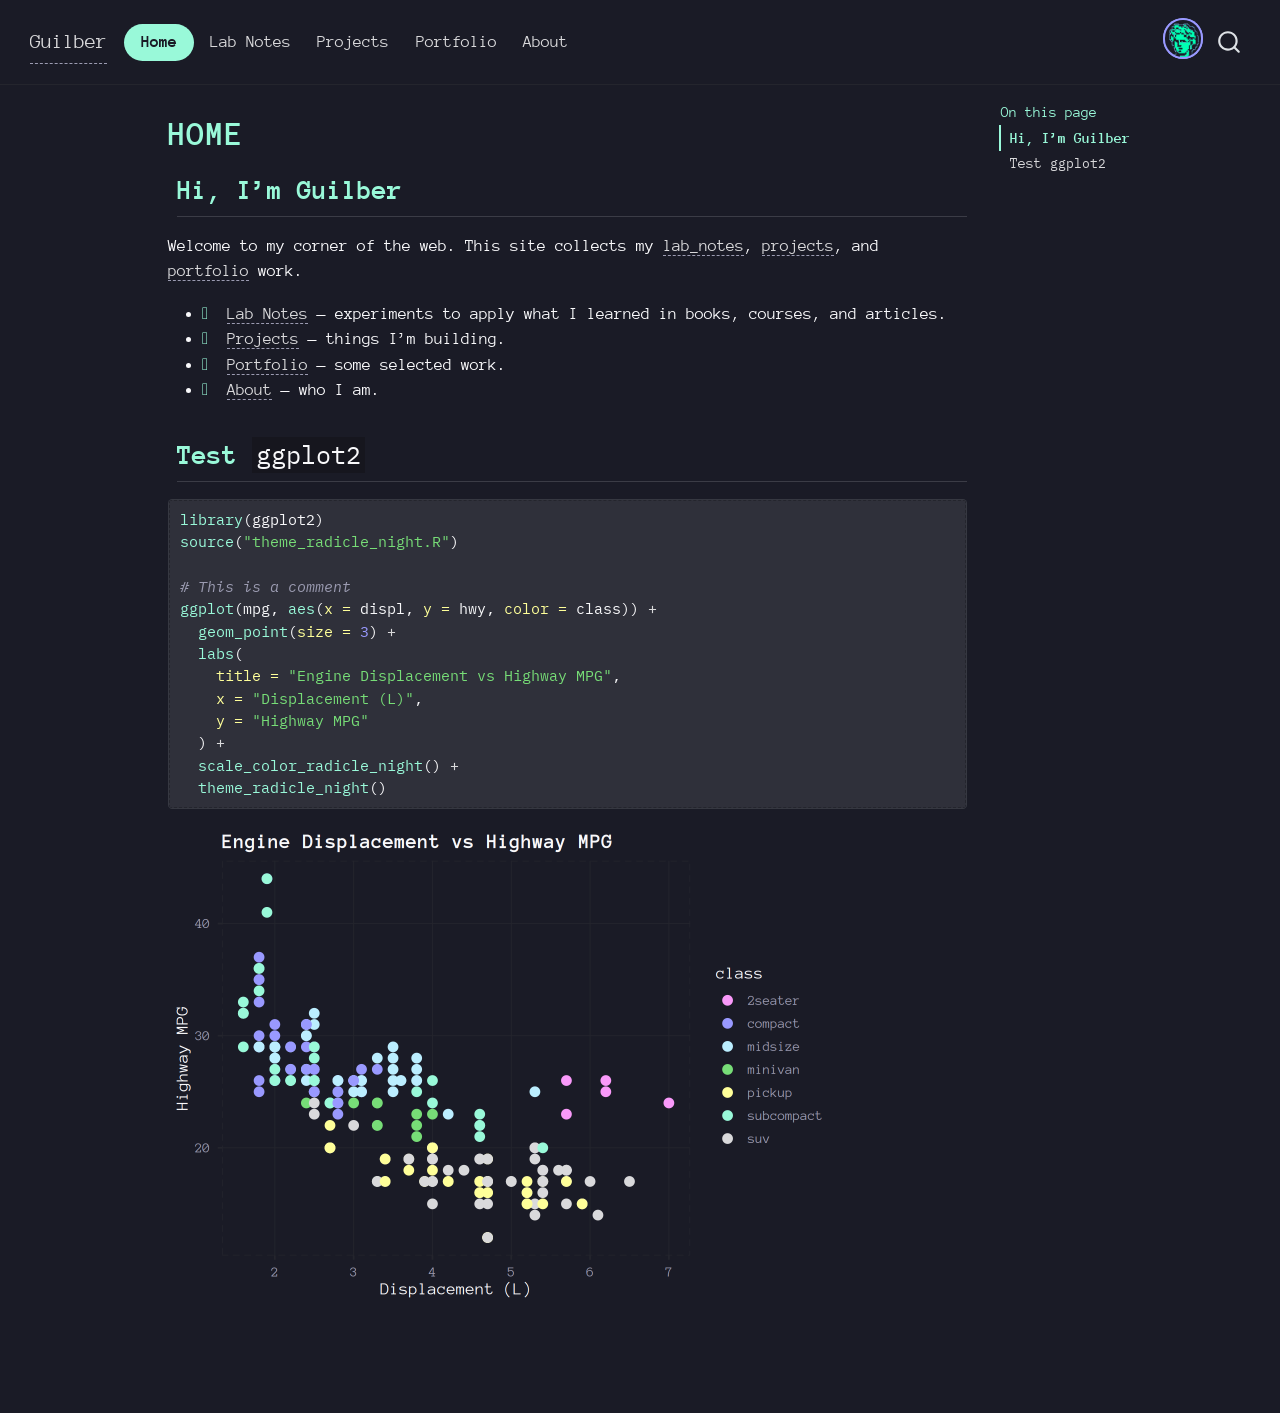
==== index.html @ 796ddfd0 "Built site for gh-pages" ====
<!DOCTYPE html>
<html xmlns="http://www.w3.org/1999/xhtml" lang="en" xml:lang="en"><head>

<meta charset="utf-8">
<meta name="generator" content="quarto-1.9.38">

<meta name="viewport" content="width=device-width, initial-scale=1.0, user-scalable=yes">


<title>Home – Guilber</title>
<style>
/* Default styles provided by pandoc.
** See https://pandoc.org/MANUAL.html#variables-for-html for config info.
*/
code{white-space: pre-wrap;}
span.smallcaps{font-variant: small-caps;}
div.columns{display: flex; gap: min(4vw, 1.5em);}
div.column{flex: auto; overflow-x: auto;}
div.hanging-indent{margin-left: 1.5em; text-indent: -1.5em;}
ul.task-list{list-style: none;}
ul.task-list li input[type="checkbox"] {
  width: 0.8em;
  margin: 0 0.8em 0.2em -1em; /* quarto-specific, see https://github.com/quarto-dev/quarto-cli/issues/4556 */ 
  vertical-align: middle;
}
/* CSS for syntax highlighting */
html { -webkit-text-size-adjust: 100%; }
pre > code.sourceCode { white-space: pre; position: relative; }
pre > code.sourceCode > span { display: inline-block; line-height: 1.25; }
pre > code.sourceCode > span:empty { height: 1.2em; }
.sourceCode { overflow: visible; }
code.sourceCode > span { color: inherit; text-decoration: inherit; }
div.sourceCode { margin: 1em 0; }
pre.sourceCode { margin: 0; }
@media screen {
div.sourceCode { overflow: auto; }
}
@media print {
pre > code.sourceCode { white-space: pre-wrap; }
pre > code.sourceCode > span { text-indent: -5em; padding-left: 5em; }
}
pre.numberSource code
  { counter-reset: source-line 0; }
pre.numberSource code > span
  { position: relative; left: -4em; counter-increment: source-line; }
pre.numberSource code > span > a:first-child::before
  { content: counter(source-line);
    position: relative; left: -1em; text-align: right; vertical-align: baseline;
    border: none; display: inline-block;
    -webkit-touch-callout: none; -webkit-user-select: none;
    -khtml-user-select: none; -moz-user-select: none;
    -ms-user-select: none; user-select: none;
    padding: 0 4px; width: 4em;
  }
pre.numberSource { margin-left: 3em;  padding-left: 4px; }
div.sourceCode
  {   }
@media screen {
pre > code.sourceCode > span > a:first-child::before { text-decoration: underline; }
}
</style>


<script src="site_libs/quarto-nav/quarto-nav.js"></script>
<script src="site_libs/quarto-nav/headroom.min.js"></script>
<script src="site_libs/clipboard/clipboard.min.js"></script>
<script src="site_libs/quarto-search/autocomplete.umd.js"></script>
<script src="site_libs/quarto-search/fuse.min.js"></script>
<script src="site_libs/quarto-search/quarto-search.js"></script>
<meta name="quarto:offset" content="./">
<script src="site_libs/quarto-html/quarto.js" type="module"></script>
<script src="site_libs/quarto-html/tabsets/tabsets.js" type="module"></script>
<script src="site_libs/quarto-html/popper.min.js"></script>
<script src="site_libs/quarto-html/tippy.umd.min.js"></script>
<script src="site_libs/quarto-html/anchor.min.js"></script>
<link href="site_libs/quarto-html/tippy.css" rel="stylesheet">
<link href="site_libs/quarto-html/quarto-syntax-highlighting-dark-917e33fef9f22345ae8a730791d0194a.css" rel="stylesheet" id="quarto-text-highlighting-styles">
<script src="site_libs/bootstrap/bootstrap.min.js"></script>
<link href="site_libs/bootstrap/bootstrap-icons.css" rel="stylesheet">
<link href="site_libs/bootstrap/bootstrap-5b3953e4fb678a9b8e52e5b483585f9a.min.css" rel="stylesheet" append-hash="true" id="quarto-bootstrap" data-mode="dark">
<script id="quarto-search-options" type="application/json">{
  "location": "navbar",
  "copy-button": false,
  "collapse-after": 3,
  "panel-placement": "end",
  "type": "overlay",
  "limit": 50,
  "keyboard-shortcut": [
    "f",
    "/",
    "s"
  ],
  "show-item-context": false,
  "language": {
    "search-no-results-text": "No results",
    "search-matching-documents-text": "matching documents",
    "search-copy-link-title": "Copy link to search",
    "search-hide-matches-text": "Hide additional matches",
    "search-more-match-text": "more match in this document",
    "search-more-matches-text": "more matches in this document",
    "search-clear-button-title": "Clear",
    "search-text-placeholder": "",
    "search-detached-cancel-button-title": "Cancel",
    "search-submit-button-title": "Submit",
    "search-label": "Search"
  }
}</script>


<link rel="stylesheet" href="styles.css">
</head>

<body class="nav-fixed quarto-light">

<div id="quarto-search-results"></div>
  <header id="quarto-header" class="headroom fixed-top">
    <nav class="navbar navbar-expand-lg " data-bs-theme="dark">
      <div class="navbar-container container-fluid">
      <div class="navbar-brand-container mx-auto">
    <a class="navbar-brand" href="./index.html">
    <span class="navbar-title">Guilber</span>
    </a>
  </div>
            <div id="quarto-search" class="" title="Search"></div>
          <button class="navbar-toggler" type="button" data-bs-toggle="collapse" data-bs-target="#navbarCollapse" aria-controls="navbarCollapse" role="menu" aria-expanded="false" aria-label="Toggle navigation" onclick="if (window.quartoToggleHeadroom) { window.quartoToggleHeadroom(); }">
  <span class="navbar-toggler-icon"></span>
</button>
          <div class="collapse navbar-collapse" id="navbarCollapse">
            <ul class="navbar-nav navbar-nav-scroll me-auto">
  <li class="nav-item">
    <a class="nav-link active" href="./index.html" aria-current="page"> 
<span class="menu-text">Home</span></a>
  </li>  
  <li class="nav-item">
    <a class="nav-link" href="./lab_notes/index.html"> 
<span class="menu-text">Lab Notes</span></a>
  </li>  
  <li class="nav-item">
    <a class="nav-link" href="./projects.html"> 
<span class="menu-text">Projects</span></a>
  </li>  
  <li class="nav-item">
    <a class="nav-link" href="./portfolio.html"> 
<span class="menu-text">Portfolio</span></a>
  </li>  
  <li class="nav-item">
    <a class="nav-link" href="./about.html"> 
<span class="menu-text">About</span></a>
  </li>  
</ul>
            <ul class="navbar-nav navbar-nav-scroll ms-auto">
  <li class="nav-item">
    <a class="nav-link" href="https://github.com/guilber-c"> 
<span class="menu-text"><img src="./images/github-avatar.png" class="navbar-avatar" alt="GitHub"></span></a>
  </li>  
</ul>
          </div> <!-- /navcollapse -->
            <div class="quarto-navbar-tools">
</div>
      </div> <!-- /container-fluid -->
    </nav>
</header>
<!-- content -->
<div id="quarto-content" class="quarto-container page-columns page-rows-contents page-layout-article page-navbar">
<!-- sidebar -->
<!-- margin-sidebar -->
    <div id="quarto-margin-sidebar" class="sidebar margin-sidebar">
        <nav id="TOC" role="doc-toc" class="toc-active">
    <h2 id="toc-title">On this page</h2>
   
  <ul>
  <li><a href="#hi-im-guilber" id="toc-hi-im-guilber" class="nav-link active" data-scroll-target="#hi-im-guilber">Hi, I’m Guilber</a></li>
  <li><a href="#test-ggplot2" id="toc-test-ggplot2" class="nav-link" data-scroll-target="#test-ggplot2">Test <code>ggplot2</code></a></li>
  </ul>
</nav>
    </div>
<!-- main -->
<main class="content" id="quarto-document-content">

<header id="title-block-header" class="quarto-title-block default">
<div class="quarto-title">
<h1 class="title">Home</h1>
</div>



<div class="quarto-title-meta">

    
  
    
  </div>
  


</header>


<section id="hi-im-guilber" class="level2">
<h2 class="anchored" data-anchor-id="hi-im-guilber">Hi, I’m Guilber</h2>
<p>Welcome to my corner of the web. This site collects my <a href="./lab_notes/index.html">lab_notes</a>, <a href="./projects.html">projects</a>, and <a href="./portfolio.html">portfolio</a> work.</p>
<ul>
<li><span class="nf"></span> <strong><a href="./lab_notes/index.html">Lab Notes</a></strong> — experiments to apply what I learned in books, courses, and articles.</li>
<li><span class="nf"></span> <strong><a href="./projects.html">Projects</a></strong> — things I’m building.</li>
<li><span class="nf">󰀻</span> <strong><a href="./portfolio.html">Portfolio</a></strong> — some selected work.</li>
<li><span class="nf">󰯾</span> <strong><a href="./about.html">About</a></strong> — who I am.</li>
</ul>
</section>
<section id="test-ggplot2" class="level2">
<h2 class="anchored" data-anchor-id="test-ggplot2">Test <code>ggplot2</code></h2>
<div class="cell">
<div class="code-copy-outer-scaffold"><div class="sourceCode cell-code" id="cb1"><pre class="sourceCode r code-with-copy"><code class="sourceCode r"><span id="cb1-1"><a href="#cb1-1" aria-hidden="true" tabindex="-1"></a><span class="fu">library</span>(ggplot2)</span>
<span id="cb1-2"><a href="#cb1-2" aria-hidden="true" tabindex="-1"></a><span class="fu">source</span>(<span class="st">"theme_radicle_night.R"</span>)</span>
<span id="cb1-3"><a href="#cb1-3" aria-hidden="true" tabindex="-1"></a></span>
<span id="cb1-4"><a href="#cb1-4" aria-hidden="true" tabindex="-1"></a><span class="co"># This is a comment</span></span>
<span id="cb1-5"><a href="#cb1-5" aria-hidden="true" tabindex="-1"></a><span class="fu">ggplot</span>(mpg, <span class="fu">aes</span>(<span class="at">x =</span> displ, <span class="at">y =</span> hwy, <span class="at">color =</span> class)) <span class="sc">+</span></span>
<span id="cb1-6"><a href="#cb1-6" aria-hidden="true" tabindex="-1"></a>  <span class="fu">geom_point</span>(<span class="at">size =</span> <span class="dv">3</span>) <span class="sc">+</span></span>
<span id="cb1-7"><a href="#cb1-7" aria-hidden="true" tabindex="-1"></a>  <span class="fu">labs</span>(</span>
<span id="cb1-8"><a href="#cb1-8" aria-hidden="true" tabindex="-1"></a>    <span class="at">title =</span> <span class="st">"Engine Displacement vs Highway MPG"</span>,</span>
<span id="cb1-9"><a href="#cb1-9" aria-hidden="true" tabindex="-1"></a>    <span class="at">x =</span> <span class="st">"Displacement (L)"</span>,</span>
<span id="cb1-10"><a href="#cb1-10" aria-hidden="true" tabindex="-1"></a>    <span class="at">y =</span> <span class="st">"Highway MPG"</span></span>
<span id="cb1-11"><a href="#cb1-11" aria-hidden="true" tabindex="-1"></a>  ) <span class="sc">+</span></span>
<span id="cb1-12"><a href="#cb1-12" aria-hidden="true" tabindex="-1"></a>  <span class="fu">scale_color_radicle_night</span>() <span class="sc">+</span></span>
<span id="cb1-13"><a href="#cb1-13" aria-hidden="true" tabindex="-1"></a>  <span class="fu">theme_radicle_night</span>()</span></code></pre></div><button title="Copy to Clipboard" class="code-copy-button"><i class="bi"></i></button></div>
<div class="cell-output-display">
<div>
<figure class="figure">
<p><img src="index_files/figure-html/unnamed-chunk-1-1.png" class="img-fluid figure-img" width="672"></p>
</figure>
</div>
</div>
</div>


</section>

</main> <!-- /main -->
<script id="quarto-html-after-body" type="application/javascript">
  window.document.addEventListener("DOMContentLoaded", function (event) {
    const icon = "";
    const anchorJS = new window.AnchorJS();
    anchorJS.options = {
      placement: 'right',
      icon: icon
    };
    anchorJS.add('.anchored');
    const isCodeAnnotation = (el) => {
      for (const clz of el.classList) {
        if (clz.startsWith('code-annotation-')) {                     
          return true;
        }
      }
      return false;
    }
    const onCopySuccess = function(e) {
      // button target
      const button = e.trigger;
      // don't keep focus
      button.blur();
      // flash "checked"
      button.classList.add('code-copy-button-checked');
      var currentTitle = button.getAttribute("title");
      button.setAttribute("title", "Copied!");
      let tooltip;
      if (window.bootstrap) {
        button.setAttribute("data-bs-toggle", "tooltip");
        button.setAttribute("data-bs-placement", "left");
        button.setAttribute("data-bs-title", "Copied!");
        tooltip = new bootstrap.Tooltip(button, 
          { trigger: "manual", 
            customClass: "code-copy-button-tooltip",
            offset: [0, -8]});
        tooltip.show();    
      }
      setTimeout(function() {
        if (tooltip) {
          tooltip.hide();
          button.removeAttribute("data-bs-title");
          button.removeAttribute("data-bs-toggle");
          button.removeAttribute("data-bs-placement");
        }
        button.setAttribute("title", currentTitle);
        button.classList.remove('code-copy-button-checked');
      }, 1000);
      // clear code selection
      e.clearSelection();
    }
    const getTextToCopy = function(trigger) {
      const outerScaffold = trigger.parentElement.cloneNode(true);
      const codeEl = outerScaffold.querySelector('code');
      for (const childEl of codeEl.children) {
        if (isCodeAnnotation(childEl)) {
          childEl.remove();
        }
      }
      return codeEl.innerText;
    }
    const clipboard = new window.ClipboardJS('.code-copy-button:not([data-in-quarto-modal])', {
      text: getTextToCopy
    });
    clipboard.on('success', onCopySuccess);
    if (window.document.getElementById('quarto-embedded-source-code-modal')) {
      const clipboardModal = new window.ClipboardJS('.code-copy-button[data-in-quarto-modal]', {
        text: getTextToCopy,
        container: window.document.getElementById('quarto-embedded-source-code-modal')
      });
      clipboardModal.on('success', onCopySuccess);
    }
      var localhostRegex = new RegExp(/^(?:http|https):\/\/localhost\:?[0-9]*\//);
      var mailtoRegex = new RegExp(/^mailto:/);
        var filterRegex = new RegExp('/' + window.location.host + '/');
      var isInternal = (href) => {
          return filterRegex.test(href) || localhostRegex.test(href) || mailtoRegex.test(href);
      }
      // Inspect non-navigation links and adorn them if external
     var links = window.document.querySelectorAll('a[href]:not(.nav-link):not(.navbar-brand):not(.toc-action):not(.sidebar-link):not(.sidebar-item-toggle):not(.pagination-link):not(.no-external):not([aria-hidden]):not(.dropdown-item):not(.quarto-navigation-tool):not(.about-link)');
      for (var i=0; i<links.length; i++) {
        const link = links[i];
        if (!isInternal(link.href)) {
          // undo the damage that might have been done by quarto-nav.js in the case of
          // links that we want to consider external
          if (link.dataset.originalHref !== undefined) {
            link.href = link.dataset.originalHref;
          }
        }
      }
    function tippyHover(el, contentFn, onTriggerFn, onUntriggerFn) {
      const config = {
        allowHTML: true,
        maxWidth: 500,
        delay: 100,
        arrow: false,
        appendTo: function(el) {
            return el.parentElement;
        },
        interactive: true,
        interactiveBorder: 10,
        theme: 'quarto',
        placement: 'bottom-start',
      };
      if (contentFn) {
        config.content = contentFn;
      }
      if (onTriggerFn) {
        config.onTrigger = onTriggerFn;
      }
      if (onUntriggerFn) {
        config.onUntrigger = onUntriggerFn;
      }
      window.tippy(el, config); 
    }
    const noterefs = window.document.querySelectorAll('a[role="doc-noteref"]');
    for (var i=0; i<noterefs.length; i++) {
      const ref = noterefs[i];
      tippyHover(ref, function() {
        // use id or data attribute instead here
        let href = ref.getAttribute('data-footnote-href') || ref.getAttribute('href');
        try { href = new URL(href).hash; } catch {}
        const id = href.replace(/^#\/?/, "");
        const note = window.document.getElementById(id);
        if (note) {
          return note.innerHTML;
        } else {
          return "";
        }
      });
    }
    const xrefs = window.document.querySelectorAll('a.quarto-xref');
    const processXRef = (id, note) => {
      // Strip column container classes
      const stripColumnClz = (el) => {
        el.classList.remove("page-full", "page-columns");
        if (el.children) {
          for (const child of el.children) {
            stripColumnClz(child);
          }
        }
      }
      stripColumnClz(note)
      if (id === null || id.startsWith('sec-')) {
        // Special case sections, only their first couple elements
        const container = document.createElement("div");
        if (note.children && note.children.length > 2) {
          container.appendChild(note.children[0].cloneNode(true));
          for (let i = 1; i < note.children.length; i++) {
            const child = note.children[i];
            if (child.tagName === "P" && child.innerText === "") {
              continue;
            } else {
              container.appendChild(child.cloneNode(true));
              break;
            }
          }
          if (window.Quarto?.typesetMath) {
            window.Quarto.typesetMath(container);
          }
          return container.innerHTML
        } else {
          if (window.Quarto?.typesetMath) {
            window.Quarto.typesetMath(note);
          }
          return note.innerHTML;
        }
      } else {
        // Remove any anchor links if they are present
        const anchorLink = note.querySelector('a.anchorjs-link');
        if (anchorLink) {
          anchorLink.remove();
        }
        if (window.Quarto?.typesetMath) {
          window.Quarto.typesetMath(note);
        }
        if (note.classList.contains("callout")) {
          return note.outerHTML;
        } else {
          return note.innerHTML;
        }
      }
    }
    for (var i=0; i<xrefs.length; i++) {
      const xref = xrefs[i];
      tippyHover(xref, undefined, function(instance) {
        instance.disable();
        let url = xref.getAttribute('href');
        let hash = undefined; 
        if (url.startsWith('#')) {
          hash = url;
        } else {
          try { hash = new URL(url).hash; } catch {}
        }
        if (hash) {
          const id = hash.replace(/^#\/?/, "");
          const note = window.document.getElementById(id);
          if (note !== null) {
            try {
              const html = processXRef(id, note.cloneNode(true));
              instance.setContent(html);
            } finally {
              instance.enable();
              instance.show();
            }
          } else {
            // See if we can fetch this
            fetch(url.split('#')[0])
            .then(res => res.text())
            .then(html => {
              const parser = new DOMParser();
              const htmlDoc = parser.parseFromString(html, "text/html");
              const note = htmlDoc.getElementById(id);
              if (note !== null) {
                const html = processXRef(id, note);
                instance.setContent(html);
              } 
            }).finally(() => {
              instance.enable();
              instance.show();
            });
          }
        } else {
          // See if we can fetch a full url (with no hash to target)
          // This is a special case and we should probably do some content thinning / targeting
          fetch(url)
          .then(res => res.text())
          .then(html => {
            const parser = new DOMParser();
            const htmlDoc = parser.parseFromString(html, "text/html");
            const note = htmlDoc.querySelector('main.content');
            if (note !== null) {
              // This should only happen for chapter cross references
              // (since there is no id in the URL)
              // remove the first header
              if (note.children.length > 0 && note.children[0].tagName === "HEADER") {
                note.children[0].remove();
              }
              const html = processXRef(null, note);
              instance.setContent(html);
            } 
          }).finally(() => {
            instance.enable();
            instance.show();
          });
        }
      }, function(instance) {
      });
    }
        let selectedAnnoteEl;
        const selectorForAnnotation = ( cell, annotation) => {
          let cellAttr = 'data-code-cell="' + cell + '"';
          let lineAttr = 'data-code-annotation="' +  annotation + '"';
          const selector = 'span[' + cellAttr + '][' + lineAttr + ']';
          return selector;
        }
        const selectCodeLines = (annoteEl) => {
          const doc = window.document;
          const targetCell = annoteEl.getAttribute("data-target-cell");
          const targetAnnotation = annoteEl.getAttribute("data-target-annotation");
          const annoteSpan = window.document.querySelector(selectorForAnnotation(targetCell, targetAnnotation));
          const lines = annoteSpan.getAttribute("data-code-lines").split(",");
          const lineIds = lines.map((line) => {
            return targetCell + "-" + line;
          })
          let top = null;
          let height = null;
          let parent = null;
          if (lineIds.length > 0) {
              //compute the position of the single el (top and bottom and make a div)
              const el = window.document.getElementById(lineIds[0]);
              top = el.offsetTop;
              height = el.offsetHeight;
              parent = el.parentElement.parentElement;
            if (lineIds.length > 1) {
              const lastEl = window.document.getElementById(lineIds[lineIds.length - 1]);
              const bottom = lastEl.offsetTop + lastEl.offsetHeight;
              height = bottom - top;
            }
            if (top !== null && height !== null && parent !== null) {
              // cook up a div (if necessary) and position it 
              let div = window.document.getElementById("code-annotation-line-highlight");
              if (div === null) {
                div = window.document.createElement("div");
                div.setAttribute("id", "code-annotation-line-highlight");
                div.style.position = 'absolute';
                parent.appendChild(div);
              }
              div.style.top = top - 2 + "px";
              div.style.height = height + 4 + "px";
              div.style.left = 0;
              let gutterDiv = window.document.getElementById("code-annotation-line-highlight-gutter");
              if (gutterDiv === null) {
                gutterDiv = window.document.createElement("div");
                gutterDiv.setAttribute("id", "code-annotation-line-highlight-gutter");
                gutterDiv.style.position = 'absolute';
                const codeCell = window.document.getElementById(targetCell);
                const gutter = codeCell.querySelector('.code-annotation-gutter');
                gutter.appendChild(gutterDiv);
              }
              gutterDiv.style.top = top - 2 + "px";
              gutterDiv.style.height = height + 4 + "px";
            }
            selectedAnnoteEl = annoteEl;
          }
        };
        const unselectCodeLines = () => {
          const elementsIds = ["code-annotation-line-highlight", "code-annotation-line-highlight-gutter"];
          elementsIds.forEach((elId) => {
            const div = window.document.getElementById(elId);
            if (div) {
              div.remove();
            }
          });
          selectedAnnoteEl = undefined;
        };
          // Handle positioning of the toggle
      window.addEventListener(
        "resize",
        throttle(() => {
          elRect = undefined;
          if (selectedAnnoteEl) {
            selectCodeLines(selectedAnnoteEl);
          }
        }, 10)
      );
      function throttle(fn, ms) {
      let throttle = false;
      let timer;
        return (...args) => {
          if(!throttle) { // first call gets through
              fn.apply(this, args);
              throttle = true;
          } else { // all the others get throttled
              if(timer) clearTimeout(timer); // cancel #2
              timer = setTimeout(() => {
                fn.apply(this, args);
                timer = throttle = false;
              }, ms);
          }
        };
      }
        // Attach click handler to the DT
        const annoteDls = window.document.querySelectorAll('dt[data-target-cell]');
        for (const annoteDlNode of annoteDls) {
          annoteDlNode.addEventListener('click', (event) => {
            const clickedEl = event.target;
            if (clickedEl !== selectedAnnoteEl) {
              unselectCodeLines();
              const activeEl = window.document.querySelector('dt[data-target-cell].code-annotation-active');
              if (activeEl) {
                activeEl.classList.remove('code-annotation-active');
              }
              selectCodeLines(clickedEl);
              clickedEl.classList.add('code-annotation-active');
            } else {
              // Unselect the line
              unselectCodeLines();
              clickedEl.classList.remove('code-annotation-active');
            }
          });
        }
    const findCites = (el) => {
      const parentEl = el.parentElement;
      if (parentEl) {
        const cites = parentEl.dataset.cites;
        if (cites) {
          return {
            el,
            cites: cites.split(' ')
          };
        } else {
          return findCites(el.parentElement)
        }
      } else {
        return undefined;
      }
    };
    var bibliorefs = window.document.querySelectorAll('a[role="doc-biblioref"]');
    for (var i=0; i<bibliorefs.length; i++) {
      const ref = bibliorefs[i];
      const citeInfo = findCites(ref);
      if (citeInfo) {
        tippyHover(citeInfo.el, function() {
          var popup = window.document.createElement('div');
          citeInfo.cites.forEach(function(cite) {
            var citeDiv = window.document.createElement('div');
            citeDiv.classList.add('hanging-indent');
            citeDiv.classList.add('csl-entry');
            var biblioDiv = window.document.getElementById('ref-' + cite);
            if (biblioDiv) {
              citeDiv.innerHTML = biblioDiv.innerHTML;
            }
            popup.appendChild(citeDiv);
          });
          return popup.innerHTML;
        });
      }
    }
  });
  </script>
</div> <!-- /content -->




</body></html>
---- site_libs/quarto-html/tippy.css ----
.tippy-box[data-animation=fade][data-state=hidden]{opacity:0}[data-tippy-root]{max-width:calc(100vw - 10px)}.tippy-box{position:relative;background-color:#333;color:#fff;border-radius:4px;font-size:14px;line-height:1.4;white-space:normal;outline:0;transition-property:transform,visibility,opacity}.tippy-box[data-placement^=top]>.tippy-arrow{bottom:0}.tippy-box[data-placement^=top]>.tippy-arrow:before{bottom:-7px;left:0;border-width:8px 8px 0;border-top-color:initial;transform-origin:center top}.tippy-box[data-placement^=bottom]>.tippy-arrow{top:0}.tippy-box[data-placement^=bottom]>.tippy-arrow:before{top:-7px;left:0;border-width:0 8px 8px;border-bottom-color:initial;transform-origin:center bottom}.tippy-box[data-placement^=left]>.tippy-arrow{right:0}.tippy-box[data-placement^=left]>.tippy-arrow:before{border-width:8px 0 8px 8px;border-left-color:initial;right:-7px;transform-origin:center left}.tippy-box[data-placement^=right]>.tippy-arrow{left:0}.tippy-box[data-placement^=right]>.tippy-arrow:before{left:-7px;border-width:8px 8px 8px 0;border-right-color:initial;transform-origin:center right}.tippy-box[data-inertia][data-state=visible]{transition-timing-function:cubic-bezier(.54,1.5,.38,1.11)}.tippy-arrow{width:16px;height:16px;color:#333}.tippy-arrow:before{content:"";position:absolute;border-color:transparent;border-style:solid}.tippy-content{position:relative;padding:5px 9px;z-index:1}
---- site_libs/quarto-html/quarto-syntax-highlighting-dark-917e33fef9f22345ae8a730791d0194a.css ----
/* quarto syntax highlight colors */
:root {
  --quarto-hl-al-color: #f07178;
  --quarto-hl-an-color: #d4d0ab;
  --quarto-hl-at-color: #00e0e0;
  --quarto-hl-bn-color: #d4d0ab;
  --quarto-hl-bu-color: #abe338;
  --quarto-hl-ch-color: #abe338;
  --quarto-hl-co-color: #f8f8f2;
  --quarto-hl-cv-color: #ffd700;
  --quarto-hl-cn-color: #ffd700;
  --quarto-hl-cf-color: #ffa07a;
  --quarto-hl-dt-color: #ffa07a;
  --quarto-hl-dv-color: #d4d0ab;
  --quarto-hl-do-color: #f8f8f2;
  --quarto-hl-er-color: #f07178;
  --quarto-hl-ex-color: #00e0e0;
  --quarto-hl-fl-color: #d4d0ab;
  --quarto-hl-fu-color: #ffa07a;
  --quarto-hl-im-color: #abe338;
  --quarto-hl-in-color: #d4d0ab;
  --quarto-hl-kw-color: #ffa07a;
  --quarto-hl-op-color: #ffa07a;
  --quarto-hl-ot-color: #00e0e0;
  --quarto-hl-pp-color: #dcc6e0;
  --quarto-hl-re-color: #00e0e0;
  --quarto-hl-sc-color: #abe338;
  --quarto-hl-ss-color: #abe338;
  --quarto-hl-st-color: #abe338;
  --quarto-hl-va-color: #00e0e0;
  --quarto-hl-vs-color: #abe338;
  --quarto-hl-wa-color: #dcc6e0;
}

/* other quarto variables */
:root {
  --quarto-font-monospace: "IBM Plex Mono", monospace;
}

/* syntax highlight based on Pandoc's rules */
pre > code.sourceCode > span {
  color: #f8f8f2;
}

code.sourceCode > span {
  color: #f8f8f2;
}

div.sourceCode,
div.sourceCode pre.sourceCode {
  color: #f8f8f2;
}

/* Normal */
code span {
  color: #f8f8f2;
}

/* Alert */
code span.al {
  color: #f07178;
}

/* Annotation */
code span.an {
  color: #d4d0ab;
}

/* Attribute */
code span.at {
  color: #00e0e0;
}

/* BaseN */
code span.bn {
  color: #d4d0ab;
}

/* BuiltIn */
code span.bu {
  color: #abe338;
}

/* ControlFlow */
code span.cf {
  font-weight: bold;
  color: #ffa07a;
}

/* Char */
code span.ch {
  color: #abe338;
}

/* Constant */
code span.cn {
  color: #ffd700;
}

/* Comment */
code span.co {
  font-style: italic;
  color: #f8f8f2;
}

/* CommentVar */
code span.cv {
  color: #ffd700;
}

/* Documentation */
code span.do {
  color: #f8f8f2;
}

/* DataType */
code span.dt {
  color: #ffa07a;
}

/* DecVal */
code span.dv {
  color: #d4d0ab;
}

/* Error */
code span.er {
  color: #f07178;
  text-decoration: underline;
}

/* Extension */
code span.ex {
  font-weight: bold;
  color: #00e0e0;
}

/* Float */
code span.fl {
  color: #d4d0ab;
}

/* Function */
code span.fu {
  color: #ffa07a;
}

/* Import */
code span.im {
  color: #abe338;
}

/* Information */
code span.in {
  color: #d4d0ab;
}

/* Keyword */
code span.kw {
  font-weight: bold;
  color: #ffa07a;
}

/* Operator */
code span.op {
  color: #ffa07a;
}

/* Other */
code span.ot {
  color: #00e0e0;
}

/* Preprocessor */
code span.pp {
  color: #dcc6e0;
}

/* RegionMarker */
code span.re {
  background-color: #f8f8f2;
  color: #00e0e0;
}

/* SpecialChar */
code span.sc {
  color: #abe338;
}

/* SpecialString */
code span.ss {
  color: #abe338;
}

/* String */
code span.st {
  color: #abe338;
}

/* Variable */
code span.va {
  color: #00e0e0;
}

/* VerbatimString */
code span.vs {
  color: #abe338;
}

/* Warning */
code span.wa {
  color: #dcc6e0;
}

.prevent-inlining {
  content: "</";
}

/*# sourceMappingURL=1538fbcd253b6d1c608d73be81e51977.css.map */
---- styles.css ----
/* Listing pages: category filter pills (Radicle-inspired) */
.quarto-listing-category .category {
  color: #d9d9db;
}

.quarto-listing-category .category.active {
  color: #bbeeff;
  font-weight: 600;
}

.quarto-listing .listing-categories .listing-category {
  border: 1px dashed #24252d;
  border-radius: 0;
  background-color: #16161e;
  color: #f9f9fb;
}

.quarto-listing .listing-categories .listing-category:hover,
.quarto-listing .listing-categories .listing-category.active {
  background-color: #16161e;
  border-color: #99f9d9;
  color: #99f9d9;
}
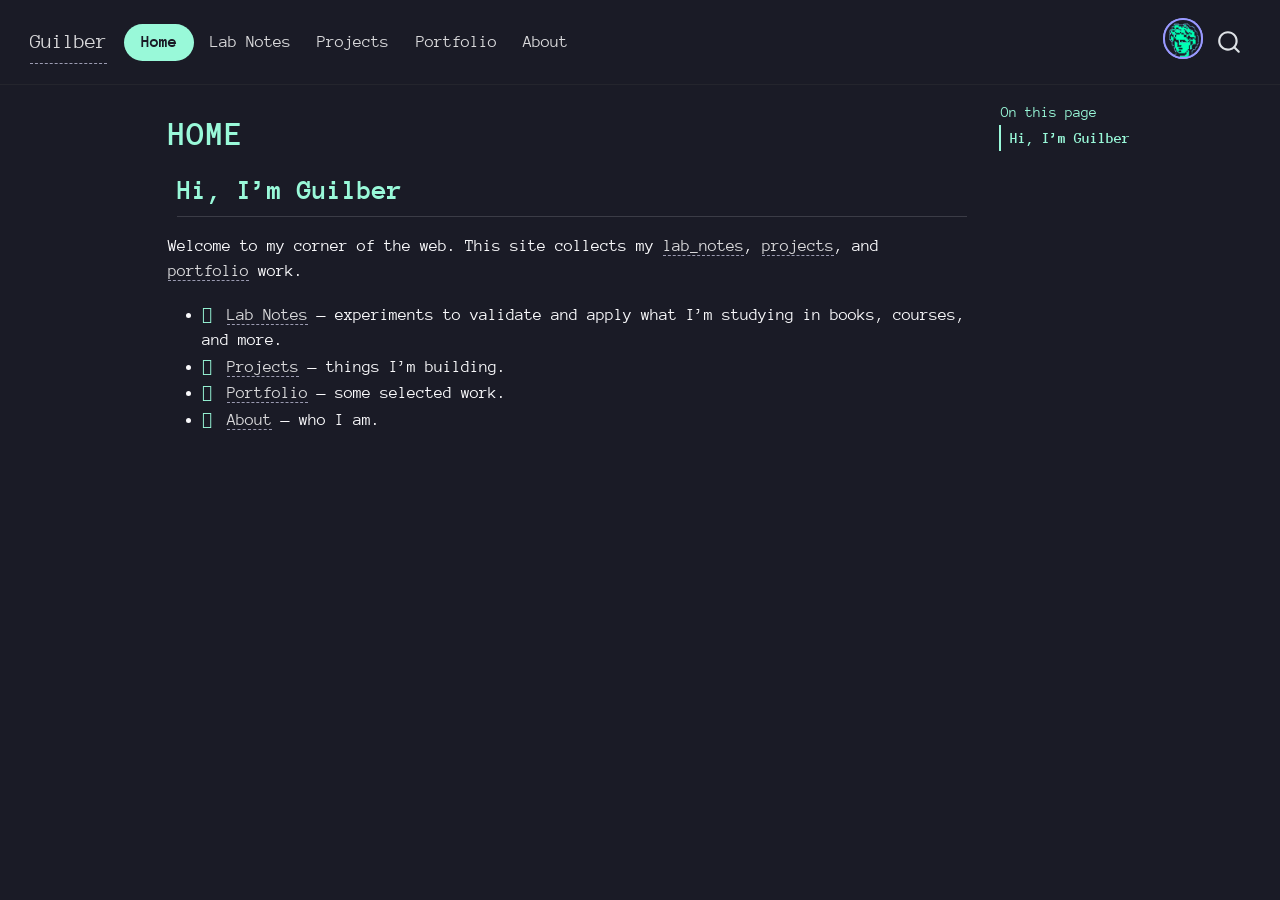
==== commit abfb9416: "Built site for gh-pages" ====
--- a/index.html
+++ b/index.html
@@ -22,41 +22,6 @@
   width: 0.8em;
   margin: 0 0.8em 0.2em -1em; /* quarto-specific, see https://github.com/quarto-dev/quarto-cli/issues/4556 */ 
   vertical-align: middle;
-}
-/* CSS for syntax highlighting */
-html { -webkit-text-size-adjust: 100%; }
-pre > code.sourceCode { white-space: pre; position: relative; }
-pre > code.sourceCode > span { display: inline-block; line-height: 1.25; }
-pre > code.sourceCode > span:empty { height: 1.2em; }
-.sourceCode { overflow: visible; }
-code.sourceCode > span { color: inherit; text-decoration: inherit; }
-div.sourceCode { margin: 1em 0; }
-pre.sourceCode { margin: 0; }
-@media screen {
-div.sourceCode { overflow: auto; }
-}
-@media print {
-pre > code.sourceCode { white-space: pre-wrap; }
-pre > code.sourceCode > span { text-indent: -5em; padding-left: 5em; }
-}
-pre.numberSource code
-  { counter-reset: source-line 0; }
-pre.numberSource code > span
-  { position: relative; left: -4em; counter-increment: source-line; }
-pre.numberSource code > span > a:first-child::before
-  { content: counter(source-line);
-    position: relative; left: -1em; text-align: right; vertical-align: baseline;
-    border: none; display: inline-block;
-    -webkit-touch-callout: none; -webkit-user-select: none;
-    -khtml-user-select: none; -moz-user-select: none;
-    -ms-user-select: none; user-select: none;
-    padding: 0 4px; width: 4em;
-  }
-pre.numberSource { margin-left: 3em;  padding-left: 4px; }
-div.sourceCode
-  {   }
-@media screen {
-pre > code.sourceCode > span > a:first-child::before { text-decoration: underline; }
 }
 </style>
 
@@ -170,7 +135,6 @@
    
   <ul>
   <li><a href="#hi-im-guilber" id="toc-hi-im-guilber" class="nav-link active" data-scroll-target="#hi-im-guilber">Hi, I’m Guilber</a></li>
-  <li><a href="#test-ggplot2" id="toc-test-ggplot2" class="nav-link" data-scroll-target="#test-ggplot2">Test <code>ggplot2</code></a></li>
   </ul>
 </nav>
     </div>
@@ -200,36 +164,11 @@
 <h2 class="anchored" data-anchor-id="hi-im-guilber">Hi, I’m Guilber</h2>
 <p>Welcome to my corner of the web. This site collects my <a href="./lab_notes/index.html">lab_notes</a>, <a href="./projects.html">projects</a>, and <a href="./portfolio.html">portfolio</a> work.</p>
 <ul>
-<li><span class="nf"></span> <strong><a href="./lab_notes/index.html">Lab Notes</a></strong> — experiments to apply what I learned in books, courses, and articles.</li>
+<li><span class="nf"></span> <strong><a href="./lab_notes/index.html">Lab Notes</a></strong> — experiments to validate and apply what I’m studying in books, courses, and more.</li>
 <li><span class="nf"></span> <strong><a href="./projects.html">Projects</a></strong> — things I’m building.</li>
 <li><span class="nf">󰀻</span> <strong><a href="./portfolio.html">Portfolio</a></strong> — some selected work.</li>
 <li><span class="nf">󰯾</span> <strong><a href="./about.html">About</a></strong> — who I am.</li>
 </ul>
-</section>
-<section id="test-ggplot2" class="level2">
-<h2 class="anchored" data-anchor-id="test-ggplot2">Test <code>ggplot2</code></h2>
-<div class="cell">
-<div class="code-copy-outer-scaffold"><div class="sourceCode cell-code" id="cb1"><pre class="sourceCode r code-with-copy"><code class="sourceCode r"><span id="cb1-1"><a href="#cb1-1" aria-hidden="true" tabindex="-1"></a><span class="fu">library</span>(ggplot2)</span>
-<span id="cb1-2"><a href="#cb1-2" aria-hidden="true" tabindex="-1"></a><span class="fu">source</span>(<span class="st">"theme_radicle_night.R"</span>)</span>
-<span id="cb1-3"><a href="#cb1-3" aria-hidden="true" tabindex="-1"></a></span>
-<span id="cb1-4"><a href="#cb1-4" aria-hidden="true" tabindex="-1"></a><span class="co"># This is a comment</span></span>
-<span id="cb1-5"><a href="#cb1-5" aria-hidden="true" tabindex="-1"></a><span class="fu">ggplot</span>(mpg, <span class="fu">aes</span>(<span class="at">x =</span> displ, <span class="at">y =</span> hwy, <span class="at">color =</span> class)) <span class="sc">+</span></span>
-<span id="cb1-6"><a href="#cb1-6" aria-hidden="true" tabindex="-1"></a>  <span class="fu">geom_point</span>(<span class="at">size =</span> <span class="dv">3</span>) <span class="sc">+</span></span>
-<span id="cb1-7"><a href="#cb1-7" aria-hidden="true" tabindex="-1"></a>  <span class="fu">labs</span>(</span>
-<span id="cb1-8"><a href="#cb1-8" aria-hidden="true" tabindex="-1"></a>    <span class="at">title =</span> <span class="st">"Engine Displacement vs Highway MPG"</span>,</span>
-<span id="cb1-9"><a href="#cb1-9" aria-hidden="true" tabindex="-1"></a>    <span class="at">x =</span> <span class="st">"Displacement (L)"</span>,</span>
-<span id="cb1-10"><a href="#cb1-10" aria-hidden="true" tabindex="-1"></a>    <span class="at">y =</span> <span class="st">"Highway MPG"</span></span>
-<span id="cb1-11"><a href="#cb1-11" aria-hidden="true" tabindex="-1"></a>  ) <span class="sc">+</span></span>
-<span id="cb1-12"><a href="#cb1-12" aria-hidden="true" tabindex="-1"></a>  <span class="fu">scale_color_radicle_night</span>() <span class="sc">+</span></span>
-<span id="cb1-13"><a href="#cb1-13" aria-hidden="true" tabindex="-1"></a>  <span class="fu">theme_radicle_night</span>()</span></code></pre></div><button title="Copy to Clipboard" class="code-copy-button"><i class="bi"></i></button></div>
-<div class="cell-output-display">
-<div>
-<figure class="figure">
-<p><img src="index_files/figure-html/unnamed-chunk-1-1.png" class="img-fluid figure-img" width="672"></p>
-</figure>
-</div>
-</div>
-</div>
 
 
 </section>
@@ -308,7 +247,7 @@
     }
       var localhostRegex = new RegExp(/^(?:http|https):\/\/localhost\:?[0-9]*\//);
       var mailtoRegex = new RegExp(/^mailto:/);
-        var filterRegex = new RegExp('/' + window.location.host + '/');
+        var filterRegex = new RegExp("https:\/\/guilber-c\.github\.io\/guilbers-studio-site\/");
       var isInternal = (href) => {
           return filterRegex.test(href) || localhostRegex.test(href) || mailtoRegex.test(href);
       }
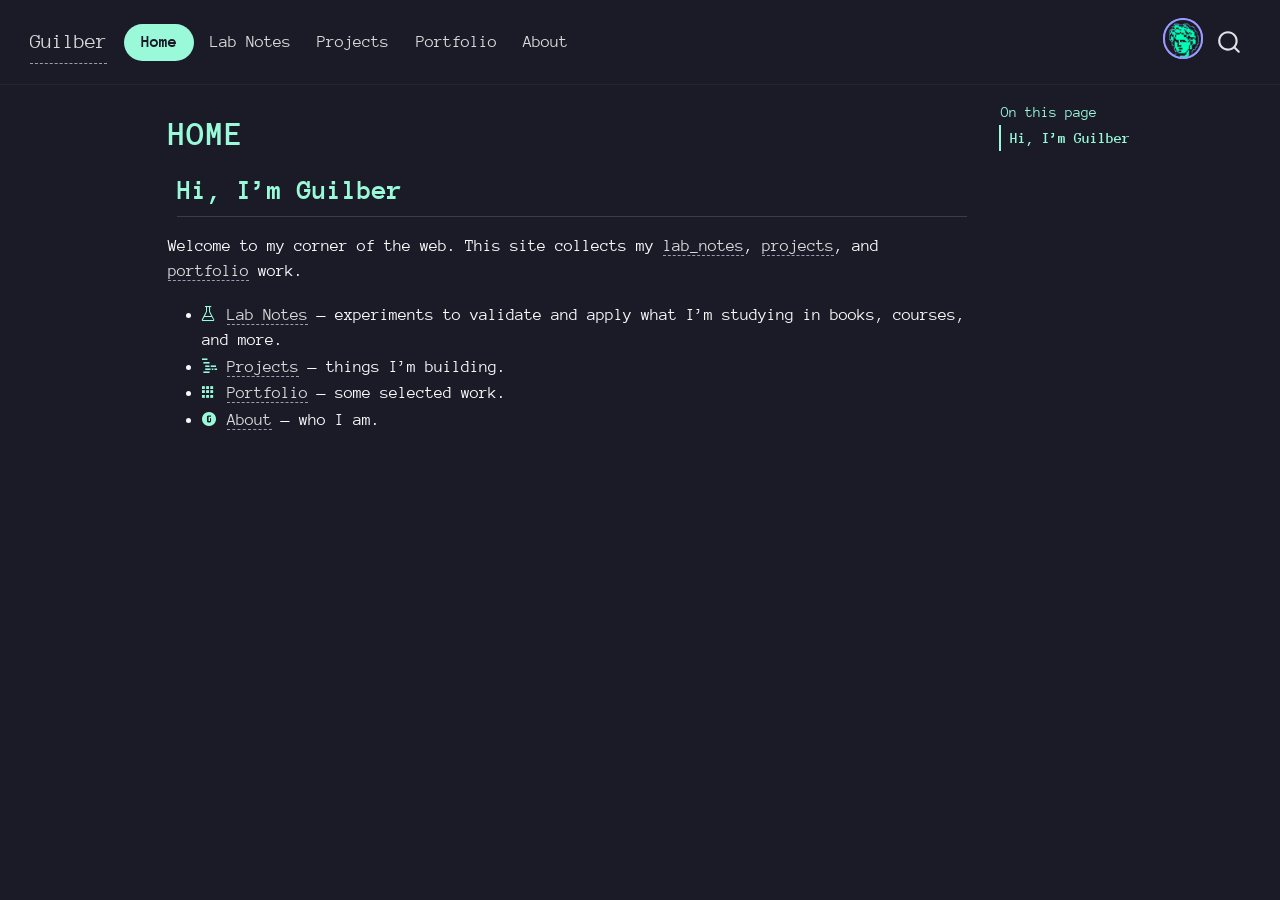
==== commit b3214367: "Built site for gh-pages" ====
--- a/index.html
+++ b/index.html
@@ -42,7 +42,7 @@
 <link href="site_libs/quarto-html/quarto-syntax-highlighting-dark-917e33fef9f22345ae8a730791d0194a.css" rel="stylesheet" id="quarto-text-highlighting-styles">
 <script src="site_libs/bootstrap/bootstrap.min.js"></script>
 <link href="site_libs/bootstrap/bootstrap-icons.css" rel="stylesheet">
-<link href="site_libs/bootstrap/bootstrap-5b3953e4fb678a9b8e52e5b483585f9a.min.css" rel="stylesheet" append-hash="true" id="quarto-bootstrap" data-mode="dark">
+<link href="site_libs/bootstrap/bootstrap-7b5bb4c5043540c3bf9697b502b57fb2.min.css" rel="stylesheet" append-hash="true" id="quarto-bootstrap" data-mode="dark">
 <script id="quarto-search-options" type="application/json">{
   "location": "navbar",
   "copy-button": false,
